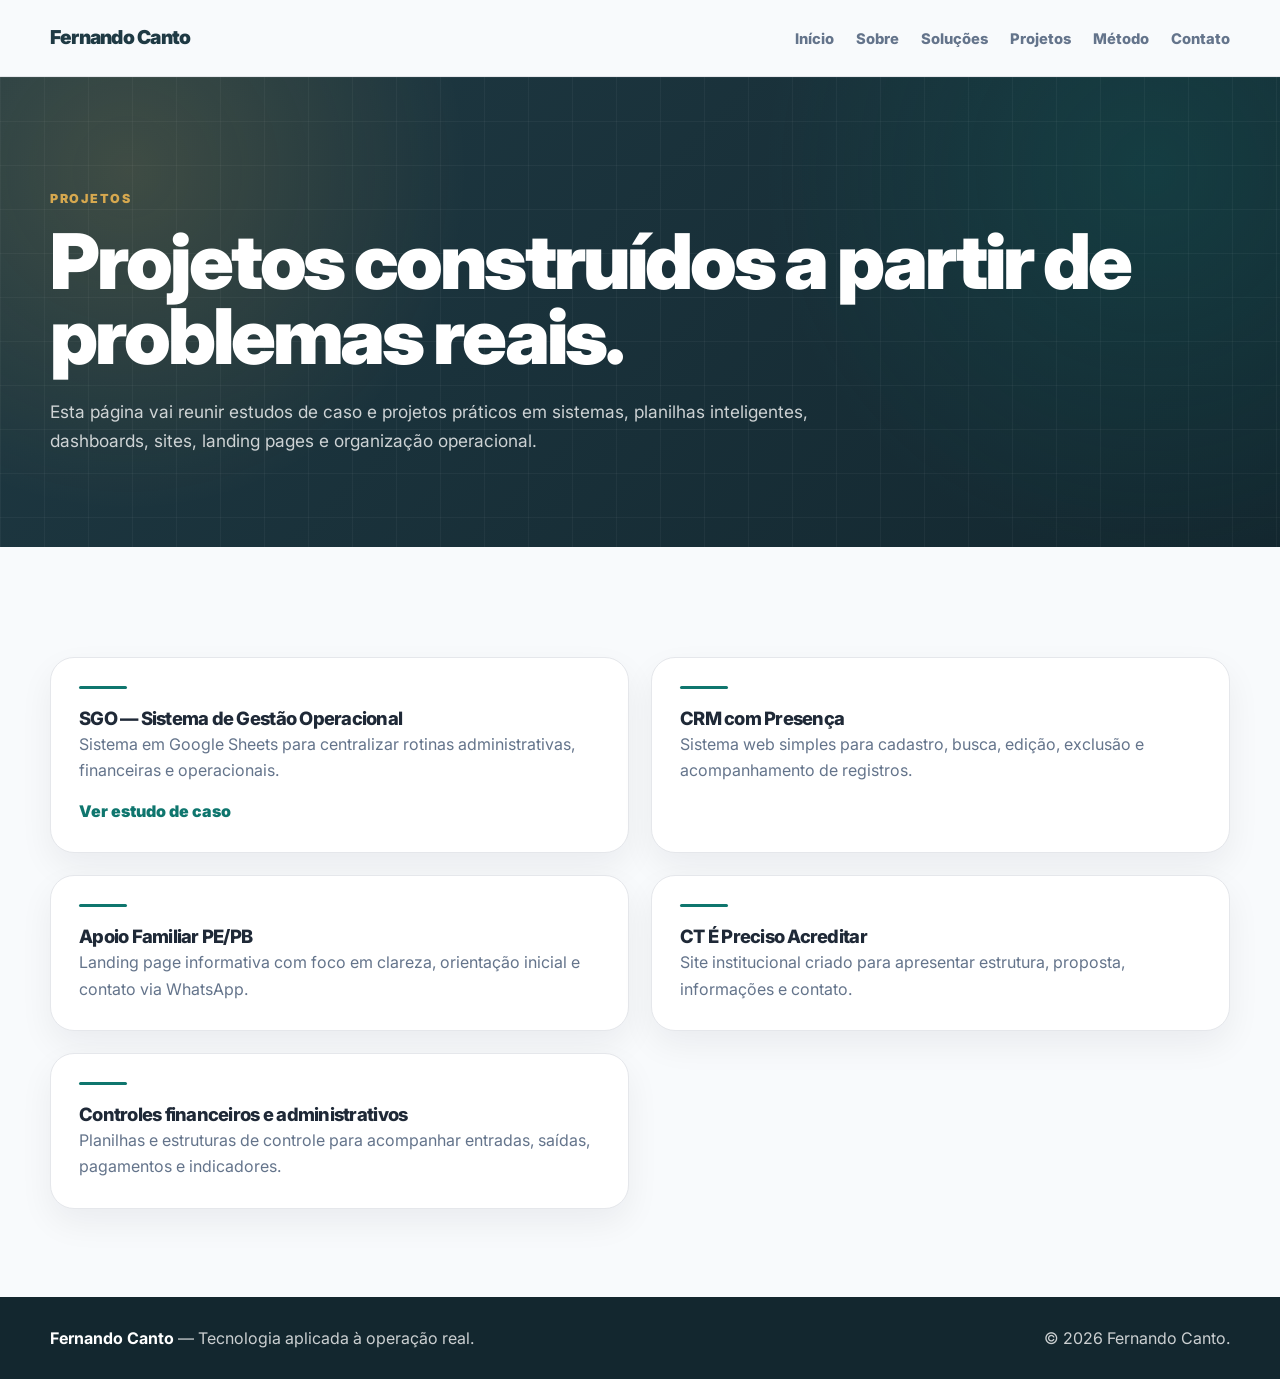
==== projetos.html @ d4675a8e "chore: cria pagina inicial de projetos" ====
<!DOCTYPE html>
<html lang="pt-BR">
<head>
  <meta charset="UTF-8" />
  <meta name="viewport" content="width=device-width, initial-scale=1.0" />
  <title>Projetos | Fernando Canto</title>
  <meta name="description" content="Projetos de Fernando Canto em sistemas, planilhas inteligentes, dashboards, sites, landing pages e organização operacional." />
  <link rel="preconnect" href="https://fonts.googleapis.com" />
  <link rel="preconnect" href="https://fonts.gstatic.com" crossorigin />
  <link href="https://fonts.googleapis.com/css2?family=Inter:wght@400;500;600;700;800;900&display=swap" rel="stylesheet" />
  <link rel="stylesheet" href="assets/css/style.css" />
  <link rel="stylesheet" href="assets/css/components.css" />
  <link rel="stylesheet" href="assets/css/responsive.css" />
</head>
<body>
  <header class="site-header">
    <nav class="navbar container" aria-label="Menu principal">
      <a href="index.html" class="logo">Fernando Canto</a>
      <button class="menu-toggle" type="button" aria-label="Abrir menu" aria-expanded="false">☰</button>
      <ul class="nav-links">
        <li><a href="index.html#inicio">Início</a></li>
        <li><a href="index.html#sobre">Sobre</a></li>
        <li><a href="solucoes.html">Soluções</a></li>
        <li><a href="projetos.html">Projetos</a></li>
        <li><a href="index.html#metodo">Método</a></li>
        <li><a href="index.html#contato">Contato</a></li>
      </ul>
    </nav>
  </header>

  <main>
    <section class="hero">
      <div class="container">
        <p class="eyebrow">Projetos</p>
        <h1>Projetos construídos a partir de problemas reais.</h1>
        <p class="hero-text">Esta página vai reunir estudos de caso e projetos práticos em sistemas, planilhas inteligentes, dashboards, sites, landing pages e organização operacional.</p>
      </div>
    </section>

    <section class="section">
      <div class="container">
        <div class="project-grid">
          <article class="card project-card"><h3>SGO — Sistema de Gestão Operacional</h3><p>Sistema em Google Sheets para centralizar rotinas administrativas, financeiras e operacionais.</p><a href="cases/sgo.html" class="link-action">Ver estudo de caso</a></article>
          <article class="card project-card"><h3>CRM com Presença</h3><p>Sistema web simples para cadastro, busca, edição, exclusão e acompanhamento de registros.</p></article>
          <article class="card project-card"><h3>Apoio Familiar PE/PB</h3><p>Landing page informativa com foco em clareza, orientação inicial e contato via WhatsApp.</p></article>
          <article class="card project-card"><h3>CT É Preciso Acreditar</h3><p>Site institucional criado para apresentar estrutura, proposta, informações e contato.</p></article>
          <article class="card project-card"><h3>Controles financeiros e administrativos</h3><p>Planilhas e estruturas de controle para acompanhar entradas, saídas, pagamentos e indicadores.</p></article>
        </div>
      </div>
    </section>
  </main>

  <footer class="footer"><div class="container footer-content"><p><strong>Fernando Canto</strong> — Tecnologia aplicada à operação real.</p><p>© <span id="current-year">2026</span> Fernando Canto.</p></div></footer>
  <script src="assets/js/main.js"></script>
</body>
</html>
---- assets/css/style.css ----
:root {
  --color-bg: #F8FAFC;
  --color-bg-alt: #EEF2F6;
  --color-card: #FFFFFF;
  --color-primary: #1F3A44;
  --color-primary-dark: #13272F;
  --color-secondary: #0F766E;
  --color-secondary-dark: #0B5F59;
  --color-accent: #D6A84F;
  --color-text: #1F2937;
  --color-muted: #64748B;
  --color-border: #E5E7EB;
  --shadow-card: 0 14px 34px rgba(15, 23, 42, 0.06);
  --shadow-card-hover: 0 22px 54px rgba(15, 23, 42, 0.10);
  --radius-md: 18px;
  --radius-lg: 24px;
  --radius-xl: 28px;
  --container: 1180px;
}

* {
  margin: 0;
  padding: 0;
  box-sizing: border-box;
}

html {
  scroll-behavior: smooth;
}

body {
  font-family: "Inter", Arial, sans-serif;
  background: var(--color-bg);
  color: var(--color-text);
  line-height: 1.65;
}

a {
  color: inherit;
  text-decoration: none;
}

ul {
  list-style: none;
}

img {
  max-width: 100%;
  display: block;
}

.container {
  width: min(100% - 32px, var(--container));
  margin: 0 auto;
}

.section {
  padding: 88px 0;
}

.section-alt {
  background: var(--color-bg-alt);
}

.section-header {
  max-width: 820px;
  margin-bottom: 36px;
}

.section-header.compact {
  max-width: 900px;
}

.eyebrow {
  margin-bottom: 14px;
  color: var(--color-secondary);
  font-size: 0.78rem;
  font-weight: 900;
  letter-spacing: 0.14em;
  text-transform: uppercase;
}

h1,
h2,
h3 {
  color: var(--color-text);
  letter-spacing: -0.04em;
}

h1 {
  font-size: clamp(2.6rem, 6vw, 4.8rem);
  font-weight: 900;
  line-height: 0.98;
}

h2 {
  font-size: clamp(2rem, 4vw, 3rem);
  font-weight: 800;
  line-height: 1.1;
}

h3 {
  font-size: 1.15rem;
  font-weight: 800;
  line-height: 1.3;
}

p {
  color: var(--color-muted);
  font-size: 1rem;
}

strong {
  color: var(--color-text);
}

blockquote {
  margin-top: 28px;
  padding: 22px;
  border-left: 4px solid var(--color-accent);
  border-radius: 0 var(--radius-md) var(--radius-md) 0;
  background: #FFF7E6;
  color: var(--color-primary);
  font-weight: 700;
}

.note {
  margin-top: 18px;
  font-size: 0.88rem;
}

.footer {
  padding: 28px 0;
  background: var(--color-primary-dark);
  color: #FFFFFF;
}

.footer p {
  color: rgba(255, 255, 255, 0.78);
}

.footer strong {
  color: #FFFFFF;
}

.footer-content {
  display: flex;
  align-items: center;
  justify-content: space-between;
  gap: 18px;
}
---- assets/css/components.css ----
.site-header {
  position: sticky;
  top: 0;
  z-index: 50;
  background: rgba(248, 250, 252, 0.92);
  backdrop-filter: blur(14px);
  border-bottom: 1px solid var(--color-border);
}

.navbar {
  min-height: 76px;
  display: flex;
  align-items: center;
  justify-content: space-between;
  gap: 24px;
}

.logo {
  color: var(--color-primary);
  font-size: 1.2rem;
  font-weight: 900;
  letter-spacing: -0.04em;
}

.nav-links {
  display: flex;
  align-items: center;
  gap: 22px;
}

.nav-links a {
  color: var(--color-muted);
  font-size: 0.92rem;
  font-weight: 800;
}

.nav-links a:hover {
  color: var(--color-secondary);
}

.menu-toggle {
  display: none;
  width: 44px;
  height: 44px;
  border: 1px solid var(--color-border);
  border-radius: 12px;
  background: #FFFFFF;
  color: var(--color-primary);
  font-size: 1.2rem;
  font-weight: 900;
}

.btn {
  display: inline-flex;
  min-height: 48px;
  align-items: center;
  justify-content: center;
  padding: 0 22px;
  border: 1px solid transparent;
  border-radius: 14px;
  font-weight: 800;
  transition: 0.2s ease;
}

.btn:hover {
  transform: translateY(-2px);
}

.btn-primary {
  background: var(--color-secondary);
  color: #FFFFFF;
  border-color: var(--color-secondary);
  box-shadow: 0 12px 24px rgba(15, 118, 110, 0.20);
}

.btn-primary:hover {
  background: var(--color-secondary-dark);
}

.btn-secondary {
  background: transparent;
  color: var(--color-secondary);
  border-color: rgba(15, 118, 110, 0.35);
}

.btn-secondary:hover {
  background: #E6F4F1;
}

.hero .btn-secondary,
.contact .btn-secondary {
  color: #FFFFFF;
  border-color: rgba(255, 255, 255, 0.35);
}

.hero .btn-secondary:hover,
.contact .btn-secondary:hover {
  background: rgba(255, 255, 255, 0.10);
}

.card,
.value-card,
.about-side-card,
.card-featured {
  background: var(--color-card);
  border: 1px solid var(--color-border);
  border-radius: var(--radius-lg);
  box-shadow: var(--shadow-card);
}

.card,
.value-card,
.about-side-card {
  padding: 28px;
}

.card {
  transition: 0.2s ease;
}

.card:hover {
  transform: translateY(-4px);
  box-shadow: var(--shadow-card-hover);
}

.card::before,
.value-card::before {
  content: "";
  display: block;
  width: 48px;
  height: 3px;
  margin-bottom: 18px;
  border-radius: 999px;
  background: var(--color-secondary);
}

.tag,
.tag-list span {
  display: inline-flex;
  width: fit-content;
  align-items: center;
  padding: 6px 10px;
  border-radius: 999px;
  background: #E6F4F1;
  color: var(--color-secondary);
  font-size: 0.78rem;
  font-weight: 800;
}

.tag-accent {
  background: #FFF7E6;
  color: #8A5F16;
}

.tag-list {
  display: flex;
  flex-wrap: wrap;
  gap: 8px;
  margin-top: 18px;
}

.link-action {
  display: inline-flex;
  margin-top: 14px;
  color: var(--color-secondary);
  font-weight: 900;
}

.hero {
  position: relative;
  overflow: hidden;
  padding: 112px 0 92px;
  background:
    radial-gradient(circle at 10% 20%, rgba(214, 168, 79, 0.18), transparent 28%),
    radial-gradient(circle at 90% 20%, rgba(15, 118, 110, 0.22), transparent 32%),
    linear-gradient(135deg, var(--color-primary), var(--color-primary-dark));
  color: #FFFFFF;
}

.hero::before {
  content: "";
  position: absolute;
  inset: 0;
  background-image:
    linear-gradient(rgba(255, 255, 255, 0.04) 1px, transparent 1px),
    linear-gradient(90deg, rgba(255, 255, 255, 0.04) 1px, transparent 1px);
  background-size: 44px 44px;
}

.hero-grid {
  position: relative;
  display: grid;
  grid-template-columns: 1.2fr 0.8fr;
  gap: 56px;
  align-items: center;
}

.hero h1,
.hero h2,
.hero h3 {
  color: #FFFFFF;
}

.hero .eyebrow {
  color: var(--color-accent);
}

.hero-text {
  max-width: 760px;
  margin-top: 24px;
  color: rgba(255, 255, 255, 0.78);
  font-size: 1.08rem;
}

.hero-actions {
  display: flex;
  flex-wrap: wrap;
  gap: 14px;
  margin-top: 32px;
}

.hero-tags {
  display: flex;
  flex-wrap: wrap;
  gap: 10px;
  margin-top: 28px;
}

.hero-tags span {
  padding: 7px 11px;
  border: 1px solid rgba(255, 255, 255, 0.14);
  border-radius: 999px;
  color: rgba(255, 255, 255, 0.82);
  font-size: 0.8rem;
  font-weight: 800;
}

.hero-visual {
  border-radius: var(--radius-xl);
  background: rgba(255, 255, 255, 0.08);
  border: 1px solid rgba(255, 255, 255, 0.14);
  padding: 14px;
  box-shadow: 0 28px 70px rgba(0, 0, 0, 0.22);
}

.system-card {
  display: grid;
  gap: 16px;
  min-height: 360px;
  align-content: center;
  padding: 28px;
  border-radius: 22px;
  background: rgba(248, 250, 252, 0.95);
}

.system-label {
  color: var(--color-secondary);
  font-size: 0.78rem;
  font-weight: 900;
  letter-spacing: 0.12em;
  text-transform: uppercase;
}

.system-line {
  display: grid;
  gap: 4px;
  padding: 18px;
  border-radius: var(--radius-md);
  background: #FFFFFF;
  border: 1px solid var(--color-border);
}

.system-line span {
  color: var(--color-muted);
  font-size: 0.92rem;
}

.value-grid,
.solutions-grid,
.method-grid {
  display: grid;
  grid-template-columns: repeat(3, 1fr);
  gap: 22px;
}

.value-grid {
  grid-template-columns: repeat(4, 1fr);
}

.about-grid {
  display: grid;
  grid-template-columns: 1.35fr 0.65fr;
  gap: 36px;
  align-items: start;
}

.about-grid p {
  margin-top: 16px;
  font-size: 1.04rem;
}

.about-side-card {
  border-left: 4px solid var(--color-secondary);
}

.about-side-card ul {
  display: grid;
  gap: 10px;
  margin-top: 18px;
}

.about-side-card li {
  color: var(--color-muted);
  font-weight: 700;
}

.project-featured {
  display: grid;
  grid-template-columns: 0.9fr 1.1fr;
  gap: 28px;
  padding: 28px;
  border-color: rgba(214, 168, 79, 0.45);
}

.project-placeholder {
  display: grid;
  min-height: 320px;
  place-items: center;
  border-radius: 20px;
  background: linear-gradient(135deg, var(--color-primary), var(--color-primary-dark));
  color: #FFFFFF;
  font-size: clamp(2.5rem, 6vw, 4rem);
  font-weight: 900;
  letter-spacing: -0.06em;
}

.project-featured h3 {
  margin-top: 18px;
  margin-bottom: 14px;
  font-size: 1.55rem;
}

.project-featured p {
  margin-top: 10px;
}

.project-grid,
.skills-grid,
.workstyle-grid {
  display: grid;
  grid-template-columns: repeat(2, 1fr);
  gap: 22px;
  margin-top: 22px;
}

.workstyle-grid {
  grid-template-columns: repeat(3, 1fr);
}

.method-card span {
  display: grid;
  width: 44px;
  height: 44px;
  place-items: center;
  margin-bottom: 16px;
  border-radius: 14px;
  background: #E6F4F1;
  color: var(--color-secondary);
  font-weight: 900;
}

.contact {
  background: var(--color-primary);
}

.contact-box {
  padding: 44px;
  border: 1px solid rgba(255, 255, 255, 0.12);
  border-radius: var(--radius-xl);
  background: linear-gradient(135deg, var(--color-primary), var(--color-primary-dark));
  color: #FFFFFF;
  box-shadow: 0 28px 70px rgba(0, 0, 0, 0.18);
}

.contact h2,
.contact h3 {
  color: #FFFFFF;
}

.contact p {
  max-width: 760px;
  margin-top: 18px;
  color: rgba(255, 255, 255, 0.78);
}
---- assets/css/responsive.css ----
@media (max-width: 1024px) {
  .hero-grid,
  .about-grid,
  .project-featured {
    grid-template-columns: 1fr;
  }

  .value-grid,
  .solutions-grid,
  .method-grid,
  .workstyle-grid {
    grid-template-columns: repeat(2, 1fr);
  }

  .hero-visual {
    max-width: 620px;
  }
}

@media (max-width: 760px) {
  .container {
    width: min(100% - 24px, var(--container));
  }

  .section {
    padding: 64px 0;
  }

  .navbar {
    min-height: auto;
    padding: 16px 0;
    align-items: flex-start;
  }

  .menu-toggle {
    display: grid;
    place-items: center;
  }

  .nav-links {
    display: none;
    position: absolute;
    top: 76px;
    left: 12px;
    right: 12px;
    z-index: 60;
    padding: 18px;
    border: 1px solid var(--color-border);
    border-radius: 18px;
    background: #FFFFFF;
    box-shadow: var(--shadow-card-hover);
  }

  .nav-links.is-open {
    display: grid;
    gap: 14px;
  }

  .hero {
    padding: 78px 0 66px;
  }

  h1 {
    font-size: 2.65rem;
  }

  h2 {
    font-size: 2rem;
  }

  .hero-text {
    font-size: 1rem;
  }

  .hero-actions,
  .footer-content {
    flex-direction: column;
    align-items: stretch;
  }

  .btn {
    width: 100%;
  }

  .value-grid,
  .solutions-grid,
  .project-grid,
  .method-grid,
  .skills-grid,
  .workstyle-grid {
    grid-template-columns: 1fr;
  }

  .card,
  .value-card,
  .about-side-card,
  .contact-box {
    padding: 22px;
  }

  .project-featured {
    padding: 22px;
  }

  .project-placeholder {
    min-height: 220px;
  }

  .system-card {
    min-height: auto;
    padding: 22px;
  }
}

@media (max-width: 420px) {
  h1 {
    font-size: 2.35rem;
  }

  h2 {
    font-size: 1.85rem;
  }

  .hero-tags span,
  .tag-list span {
    font-size: 0.74rem;
  }
}
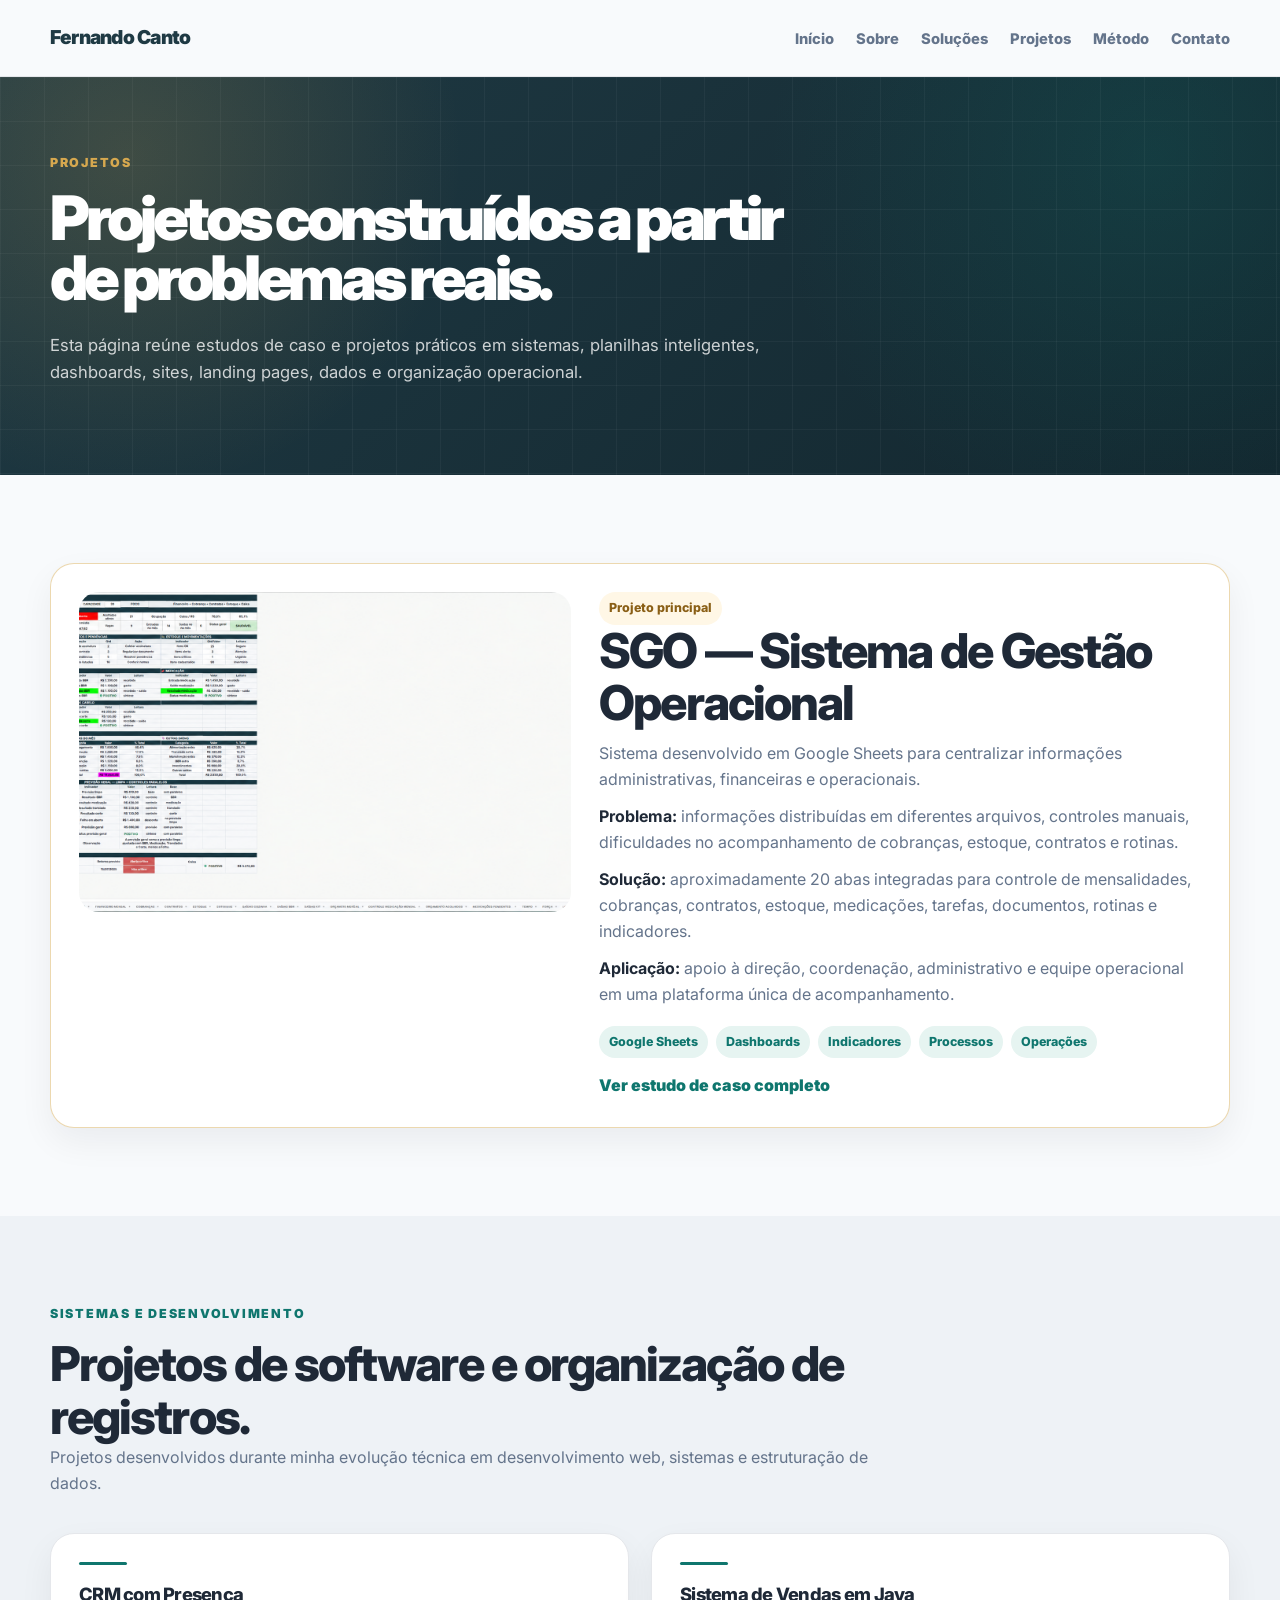
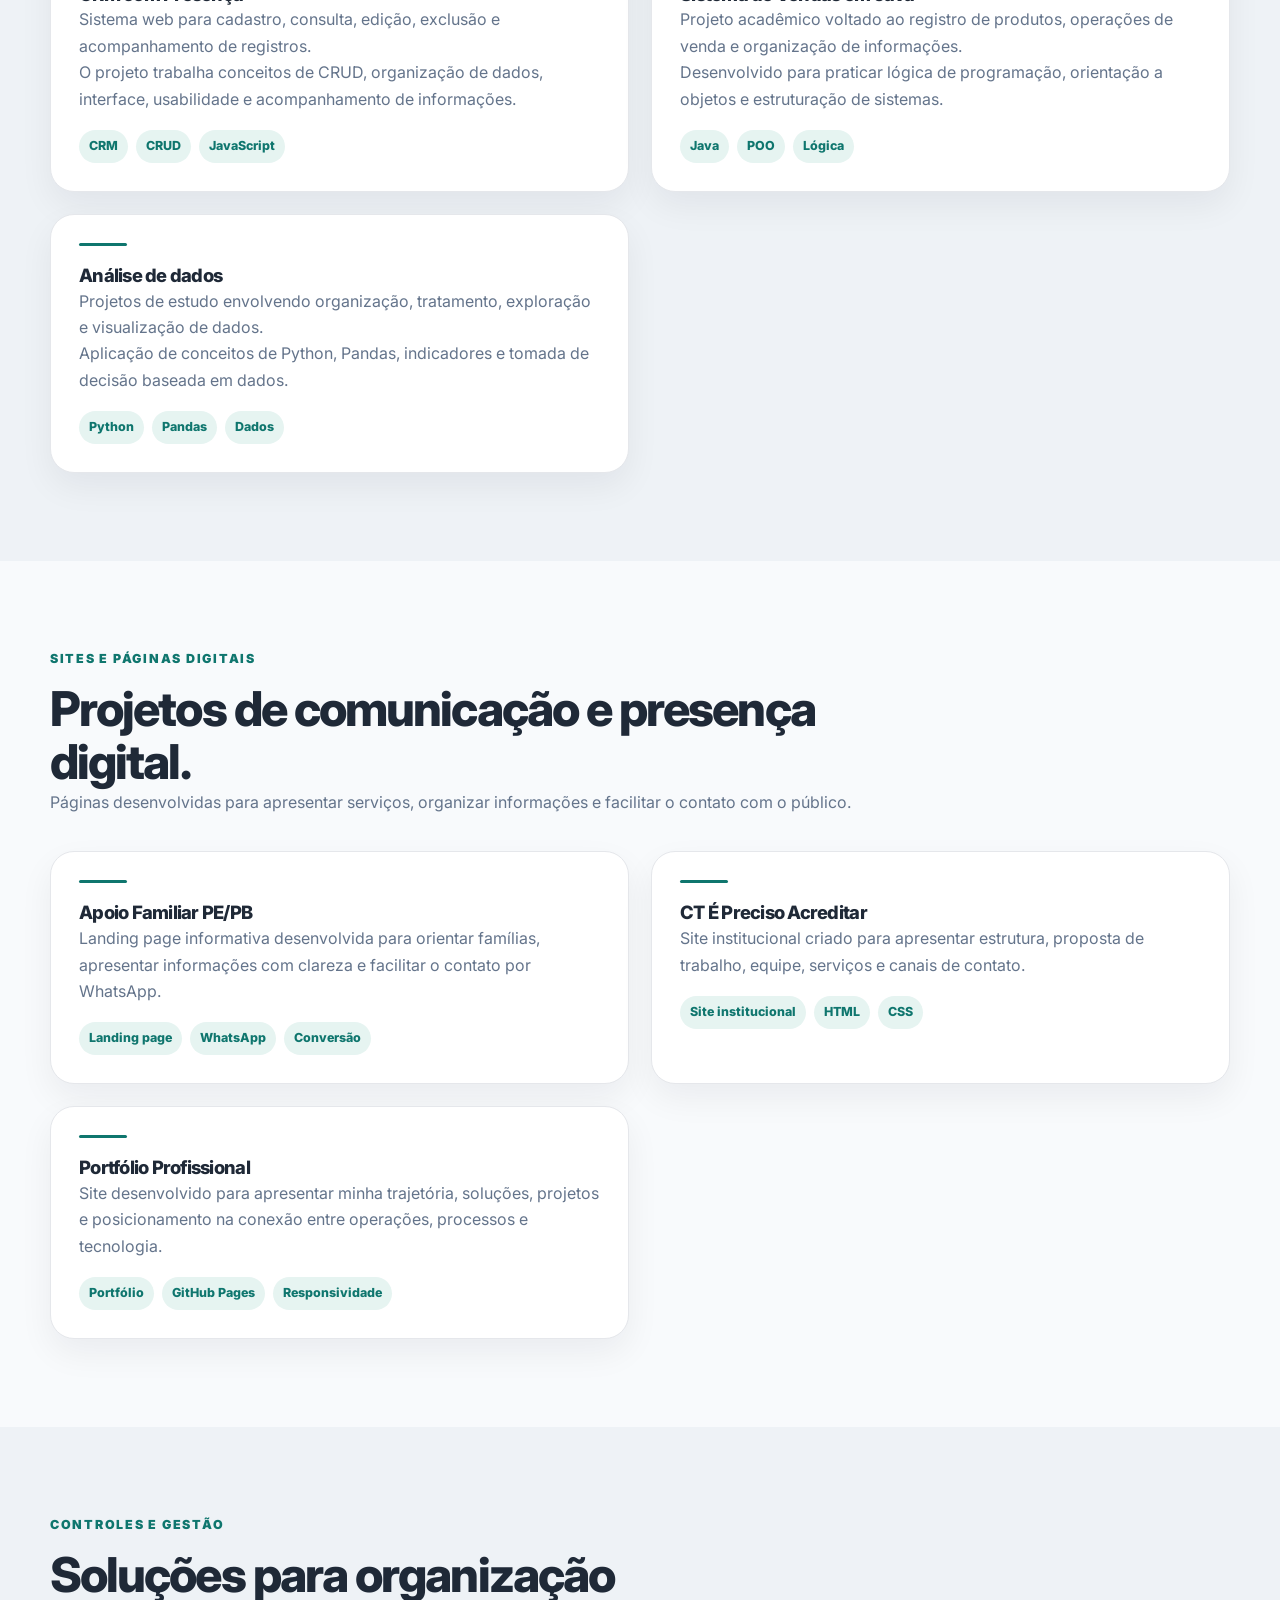
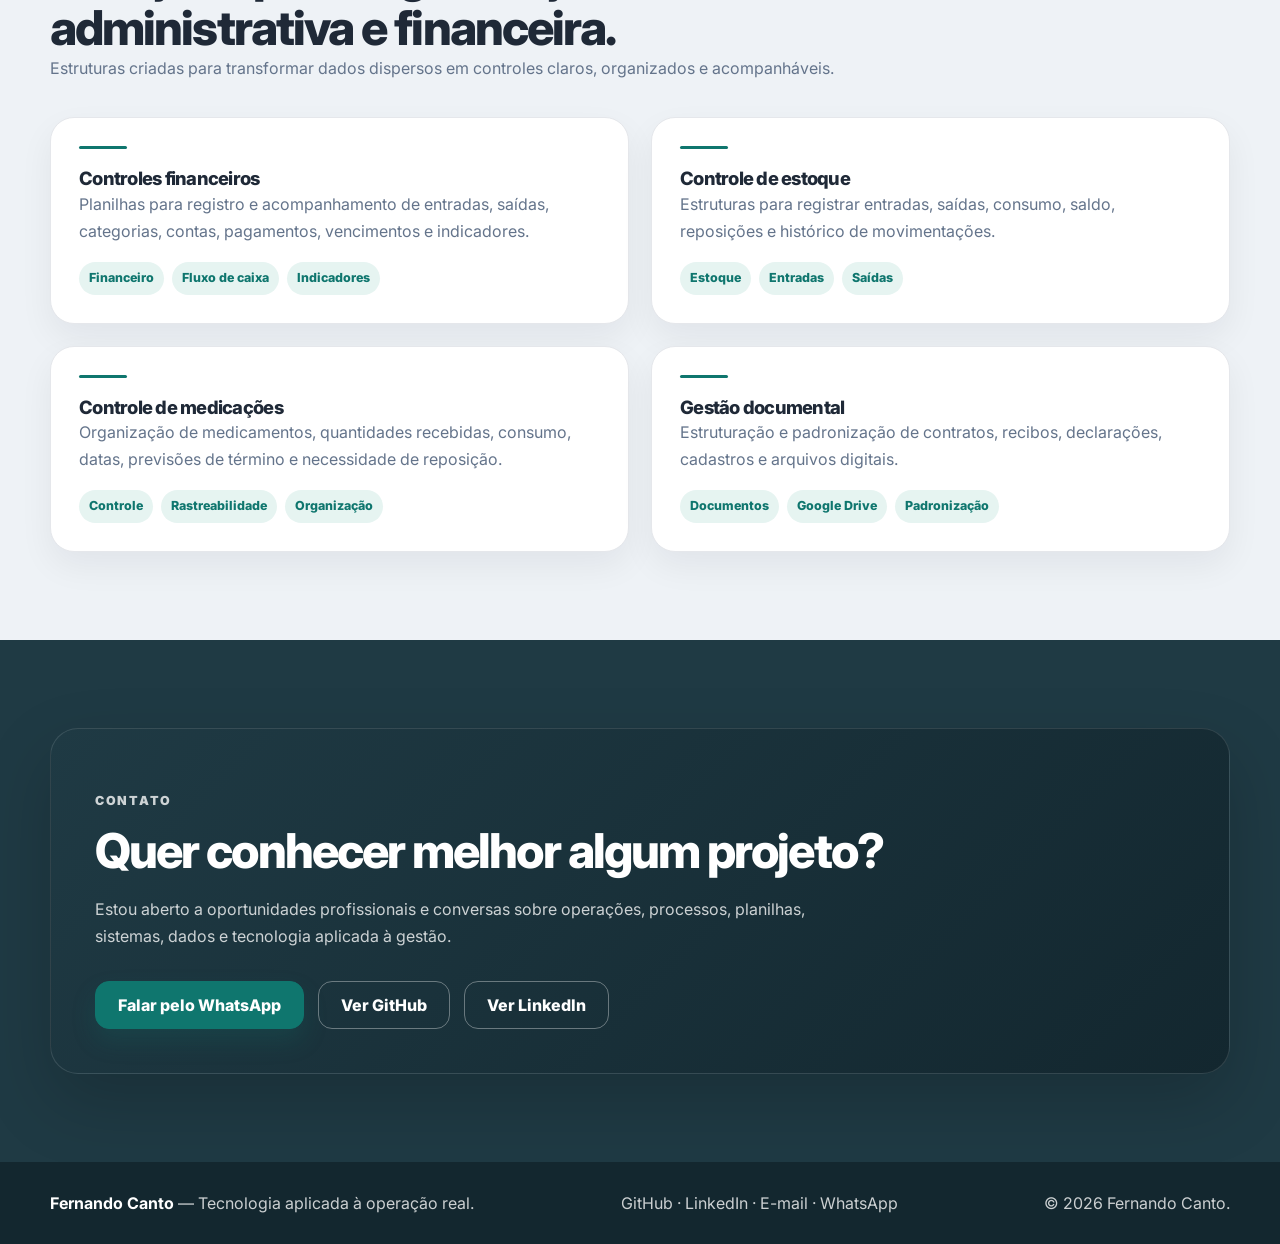
==== commit 8d66812e: "Update projetos.html" ====
--- a/projetos.html
+++ b/projetos.html
@@ -3,20 +3,41 @@
 <head>
   <meta charset="UTF-8" />
   <meta name="viewport" content="width=device-width, initial-scale=1.0" />
+
   <title>Projetos | Fernando Canto</title>
-  <meta name="description" content="Projetos de Fernando Canto em sistemas, planilhas inteligentes, dashboards, sites, landing pages e organização operacional." />
+
+  <meta
+    name="description"
+    content="Projetos de Fernando Canto em sistemas, planilhas inteligentes, dashboards, processos, sites, landing pages, dados e organização operacional."
+  />
+
   <link rel="preconnect" href="https://fonts.googleapis.com" />
   <link rel="preconnect" href="https://fonts.gstatic.com" crossorigin />
-  <link href="https://fonts.googleapis.com/css2?family=Inter:wght@400;500;600;700;800;900&display=swap" rel="stylesheet" />
+
+  <link
+    href="https://fonts.googleapis.com/css2?family=Inter:wght@400;500;600;700;800;900&display=swap"
+    rel="stylesheet"
+  />
+
   <link rel="stylesheet" href="assets/css/style.css" />
   <link rel="stylesheet" href="assets/css/components.css" />
   <link rel="stylesheet" href="assets/css/responsive.css" />
 </head>
+
 <body>
   <header class="site-header">
     <nav class="navbar container" aria-label="Menu principal">
       <a href="index.html" class="logo">Fernando Canto</a>
-      <button class="menu-toggle" type="button" aria-label="Abrir menu" aria-expanded="false">☰</button>
+
+      <button
+        class="menu-toggle"
+        type="button"
+        aria-label="Abrir menu"
+        aria-expanded="false"
+      >
+        ☰
+      </button>
+
       <ul class="nav-links">
         <li><a href="index.html#inicio">Início</a></li>
         <li><a href="index.html#sobre">Sobre</a></li>
@@ -32,25 +53,375 @@
     <section class="hero">
       <div class="container">
         <p class="eyebrow">Projetos</p>
+
         <h1>Projetos construídos a partir de problemas reais.</h1>
-        <p class="hero-text">Esta página vai reunir estudos de caso e projetos práticos em sistemas, planilhas inteligentes, dashboards, sites, landing pages e organização operacional.</p>
+
+        <p class="hero-text">
+          Esta página reúne estudos de caso e projetos práticos em sistemas,
+          planilhas inteligentes, dashboards, sites, landing pages, dados e
+          organização operacional.
+        </p>
       </div>
     </section>
 
     <section class="section">
       <div class="container">
+        <article class="project-featured card-featured">
+          <img
+            src="assets/img/projetos/sgo/dash.png"
+            alt="Dashboard executivo do Sistema de Gestão Operacional"
+            class="project-placeholder"
+            style="width: 100%; min-height: 320px; object-fit: cover;"
+          />
+
+          <div>
+            <span class="tag tag-accent">Projeto principal</span>
+
+            <h2>SGO — Sistema de Gestão Operacional</h2>
+
+            <p>
+              Sistema desenvolvido em Google Sheets para centralizar
+              informações administrativas, financeiras e operacionais.
+            </p>
+
+            <p>
+              <strong>Problema:</strong> informações distribuídas em
+              diferentes arquivos, controles manuais, dificuldades no
+              acompanhamento de cobranças, estoque, contratos e rotinas.
+            </p>
+
+            <p>
+              <strong>Solução:</strong> aproximadamente 20 abas integradas
+              para controle de mensalidades, cobranças, contratos, estoque,
+              medicações, tarefas, documentos, rotinas e indicadores.
+            </p>
+
+            <p>
+              <strong>Aplicação:</strong> apoio à direção, coordenação,
+              administrativo e equipe operacional em uma plataforma única de
+              acompanhamento.
+            </p>
+
+            <div class="tag-list">
+              <span>Google Sheets</span>
+              <span>Dashboards</span>
+              <span>Indicadores</span>
+              <span>Processos</span>
+              <span>Operações</span>
+            </div>
+
+            <a href="cases/sgo.html" class="link-action">
+              Ver estudo de caso completo
+            </a>
+          </div>
+        </article>
+      </div>
+    </section>
+
+    <section class="section section-alt">
+      <div class="container">
+        <div class="section-header">
+          <p class="eyebrow">Sistemas e desenvolvimento</p>
+
+          <h2>Projetos de software e organização de registros.</h2>
+
+          <p>
+            Projetos desenvolvidos durante minha evolução técnica em
+            desenvolvimento web, sistemas e estruturação de dados.
+          </p>
+        </div>
+
         <div class="project-grid">
-          <article class="card project-card"><h3>SGO — Sistema de Gestão Operacional</h3><p>Sistema em Google Sheets para centralizar rotinas administrativas, financeiras e operacionais.</p><a href="cases/sgo.html" class="link-action">Ver estudo de caso</a></article>
-          <article class="card project-card"><h3>CRM com Presença</h3><p>Sistema web simples para cadastro, busca, edição, exclusão e acompanhamento de registros.</p></article>
-          <article class="card project-card"><h3>Apoio Familiar PE/PB</h3><p>Landing page informativa com foco em clareza, orientação inicial e contato via WhatsApp.</p></article>
-          <article class="card project-card"><h3>CT É Preciso Acreditar</h3><p>Site institucional criado para apresentar estrutura, proposta, informações e contato.</p></article>
-          <article class="card project-card"><h3>Controles financeiros e administrativos</h3><p>Planilhas e estruturas de controle para acompanhar entradas, saídas, pagamentos e indicadores.</p></article>
+          <article class="card project-card">
+            <h3>CRM com Presença</h3>
+
+            <p>
+              Sistema web para cadastro, consulta, edição, exclusão e
+              acompanhamento de registros.
+            </p>
+
+            <p>
+              O projeto trabalha conceitos de CRUD, organização de dados,
+              interface, usabilidade e acompanhamento de informações.
+            </p>
+
+            <div class="tag-list">
+              <span>CRM</span>
+              <span>CRUD</span>
+              <span>JavaScript</span>
+            </div>
+          </article>
+
+          <article class="card project-card">
+            <h3>Sistema de Vendas em Java</h3>
+
+            <p>
+              Projeto acadêmico voltado ao registro de produtos, operações de
+              venda e organização de informações.
+            </p>
+
+            <p>
+              Desenvolvido para praticar lógica de programação, orientação a
+              objetos e estruturação de sistemas.
+            </p>
+
+            <div class="tag-list">
+              <span>Java</span>
+              <span>POO</span>
+              <span>Lógica</span>
+            </div>
+          </article>
+
+          <article class="card project-card">
+            <h3>Análise de dados</h3>
+
+            <p>
+              Projetos de estudo envolvendo organização, tratamento,
+              exploração e visualização de dados.
+            </p>
+
+            <p>
+              Aplicação de conceitos de Python, Pandas, indicadores e tomada
+              de decisão baseada em dados.
+            </p>
+
+            <div class="tag-list">
+              <span>Python</span>
+              <span>Pandas</span>
+              <span>Dados</span>
+            </div>
+          </article>
+        </div>
+      </div>
+    </section>
+
+    <section class="section">
+      <div class="container">
+        <div class="section-header">
+          <p class="eyebrow">Sites e páginas digitais</p>
+
+          <h2>Projetos de comunicação e presença digital.</h2>
+
+          <p>
+            Páginas desenvolvidas para apresentar serviços, organizar
+            informações e facilitar o contato com o público.
+          </p>
+        </div>
+
+        <div class="project-grid">
+          <article class="card project-card">
+            <h3>Apoio Familiar PE/PB</h3>
+
+            <p>
+              Landing page informativa desenvolvida para orientar famílias,
+              apresentar informações com clareza e facilitar o contato por
+              WhatsApp.
+            </p>
+
+            <div class="tag-list">
+              <span>Landing page</span>
+              <span>WhatsApp</span>
+              <span>Conversão</span>
+            </div>
+          </article>
+
+          <article class="card project-card">
+            <h3>CT É Preciso Acreditar</h3>
+
+            <p>
+              Site institucional criado para apresentar estrutura, proposta
+              de trabalho, equipe, serviços e canais de contato.
+            </p>
+
+            <div class="tag-list">
+              <span>Site institucional</span>
+              <span>HTML</span>
+              <span>CSS</span>
+            </div>
+          </article>
+
+          <article class="card project-card">
+            <h3>Portfólio Profissional</h3>
+
+            <p>
+              Site desenvolvido para apresentar minha trajetória, soluções,
+              projetos e posicionamento na conexão entre operações,
+              processos e tecnologia.
+            </p>
+
+            <div class="tag-list">
+              <span>Portfólio</span>
+              <span>GitHub Pages</span>
+              <span>Responsividade</span>
+            </div>
+          </article>
+        </div>
+      </div>
+    </section>
+
+    <section class="section section-alt">
+      <div class="container">
+        <div class="section-header">
+          <p class="eyebrow">Controles e gestão</p>
+
+          <h2>Soluções para organização administrativa e financeira.</h2>
+
+          <p>
+            Estruturas criadas para transformar dados dispersos em controles
+            claros, organizados e acompanháveis.
+          </p>
+        </div>
+
+        <div class="project-grid">
+          <article class="card project-card">
+            <h3>Controles financeiros</h3>
+
+            <p>
+              Planilhas para registro e acompanhamento de entradas, saídas,
+              categorias, contas, pagamentos, vencimentos e indicadores.
+            </p>
+
+            <div class="tag-list">
+              <span>Financeiro</span>
+              <span>Fluxo de caixa</span>
+              <span>Indicadores</span>
+            </div>
+          </article>
+
+          <article class="card project-card">
+            <h3>Controle de estoque</h3>
+
+            <p>
+              Estruturas para registrar entradas, saídas, consumo, saldo,
+              reposições e histórico de movimentações.
+            </p>
+
+            <div class="tag-list">
+              <span>Estoque</span>
+              <span>Entradas</span>
+              <span>Saídas</span>
+            </div>
+          </article>
+
+          <article class="card project-card">
+            <h3>Controle de medicações</h3>
+
+            <p>
+              Organização de medicamentos, quantidades recebidas, consumo,
+              datas, previsões de término e necessidade de reposição.
+            </p>
+
+            <div class="tag-list">
+              <span>Controle</span>
+              <span>Rastreabilidade</span>
+              <span>Organização</span>
+            </div>
+          </article>
+
+          <article class="card project-card">
+            <h3>Gestão documental</h3>
+
+            <p>
+              Estruturação e padronização de contratos, recibos,
+              declarações, cadastros e arquivos digitais.
+            </p>
+
+            <div class="tag-list">
+              <span>Documentos</span>
+              <span>Google Drive</span>
+              <span>Padronização</span>
+            </div>
+          </article>
+        </div>
+      </div>
+    </section>
+
+    <section class="contact section">
+      <div class="container">
+        <div class="contact-box">
+          <p class="eyebrow">Contato</p>
+
+          <h2>Quer conhecer melhor algum projeto?</h2>
+
+          <p>
+            Estou aberto a oportunidades profissionais e conversas sobre
+            operações, processos, planilhas, sistemas, dados e tecnologia
+            aplicada à gestão.
+          </p>
+
+          <div class="hero-actions">
+            <a
+              href="https://wa.me/5581997155279"
+              class="btn btn-primary"
+              target="_blank"
+              rel="noopener"
+            >
+              Falar pelo WhatsApp
+            </a>
+
+            <a
+              href="https://github.com/FernandoTechSeeker"
+              class="btn btn-secondary"
+              target="_blank"
+              rel="noopener"
+            >
+              Ver GitHub
+            </a>
+
+            <a
+              href="https://www.linkedin.com/in/fernandocanto/"
+              class="btn btn-secondary"
+              target="_blank"
+              rel="noopener"
+            >
+              Ver LinkedIn
+            </a>
+          </div>
         </div>
       </div>
     </section>
   </main>
 
-  <footer class="footer"><div class="container footer-content"><p><strong>Fernando Canto</strong> — Tecnologia aplicada à operação real.</p><p>© <span id="current-year">2026</span> Fernando Canto.</p></div></footer>
+  <footer class="footer">
+    <div class="container footer-content">
+      <p>
+        <strong>Fernando Canto</strong> — Tecnologia aplicada à operação real.
+      </p>
+
+      <p>
+        <a
+          href="https://github.com/FernandoTechSeeker"
+          target="_blank"
+          rel="noopener"
+        >
+          GitHub
+        </a>
+        ·
+        <a
+          href="https://www.linkedin.com/in/fernandocanto/"
+          target="_blank"
+          rel="noopener"
+        >
+          LinkedIn
+        </a>
+        ·
+        <a href="mailto:fcanto08@gmail.com">E-mail</a>
+        ·
+        <a
+          href="https://wa.me/5581997155279"
+          target="_blank"
+          rel="noopener"
+        >
+          WhatsApp
+        </a>
+      </p>
+
+      <p>
+        © <span id="current-year">2026</span> Fernando Canto.
+      </p>
+    </div>
+  </footer>
+
   <script src="assets/js/main.js"></script>
 </body>
 </html>
--- a/assets/css/components.css
+++ b/assets/css/components.css
@@ -169,7 +169,7 @@
 .hero {
   position: relative;
   overflow: hidden;
-  padding: 112px 0 92px;
+  padding: 76px 0 88px;
   background:
     radial-gradient(circle at 10% 20%, rgba(214, 168, 79, 0.18), transparent 28%),
     radial-gradient(circle at 90% 20%, rgba(15, 118, 110, 0.22), transparent 32%),
@@ -187,12 +187,16 @@
   background-size: 44px 44px;
 }
 
+.hero-grid,
+.hero > .container {
+  position: relative;
+}
+
 .hero-grid {
-  position: relative;
-  display: grid;
-  grid-template-columns: 1.2fr 0.8fr;
-  gap: 56px;
-  align-items: center;
+  display: grid;
+  grid-template-columns: minmax(0, 1.05fr) minmax(300px, 0.72fr);
+  gap: 64px;
+  align-items: start;
 }
 
 .hero h1,
@@ -201,15 +205,26 @@
   color: #FFFFFF;
 }
 
+.hero h1 {
+  max-width: 760px;
+  font-size: clamp(3rem, 4.8vw, 5.35rem);
+  line-height: 0.98;
+  letter-spacing: -0.07em;
+}
+
+.case-hero h1 {
+  max-width: 980px;
+}
+
 .hero .eyebrow {
   color: var(--color-accent);
 }
 
 .hero-text {
-  max-width: 760px;
+  max-width: 720px;
   margin-top: 24px;
   color: rgba(255, 255, 255, 0.78);
-  font-size: 1.08rem;
+  font-size: 1.04rem;
 }
 
 .hero-actions {
@@ -235,44 +250,42 @@
   font-weight: 800;
 }
 
-.hero-visual {
-  border-radius: var(--radius-xl);
+.hero-photo-card {
+  position: relative;
+  justify-self: end;
+  align-self: start;
+  width: min(100%, 360px);
+  margin-top: -18px;
+  padding: 12px;
+  border: 1px solid rgba(255, 255, 255, 0.14);
+  border-radius: 30px;
   background: rgba(255, 255, 255, 0.08);
-  border: 1px solid rgba(255, 255, 255, 0.14);
-  padding: 14px;
   box-shadow: 0 28px 70px rgba(0, 0, 0, 0.22);
 }
 
-.system-card {
-  display: grid;
-  gap: 16px;
-  min-height: 360px;
-  align-content: center;
-  padding: 28px;
+.hero-photo {
+  width: 100%;
+  aspect-ratio: 4 / 5;
+  object-fit: cover;
+  object-position: center top;
+  border: 1px solid rgba(255, 255, 255, 0.18);
   border-radius: 22px;
-  background: rgba(248, 250, 252, 0.95);
-}
-
-.system-label {
-  color: var(--color-secondary);
-  font-size: 0.78rem;
-  font-weight: 900;
-  letter-spacing: 0.12em;
-  text-transform: uppercase;
-}
-
-.system-line {
-  display: grid;
-  gap: 4px;
-  padding: 18px;
-  border-radius: var(--radius-md);
-  background: #FFFFFF;
-  border: 1px solid var(--color-border);
-}
-
-.system-line span {
-  color: var(--color-muted);
-  font-size: 0.92rem;
+}
+
+.hero-photo-badge {
+  position: absolute;
+  left: 22px;
+  right: 22px;
+  bottom: 22px;
+  padding: 9px 12px;
+  border: 1px solid rgba(214, 168, 79, 0.35);
+  border-radius: 14px;
+  background: rgba(19, 39, 47, 0.86);
+  color: #FFFFFF;
+  font-size: 0.76rem;
+  font-weight: 900;
+  letter-spacing: 0.04em;
+  text-align: center;
 }
 
 .value-grid,
@@ -369,6 +382,58 @@
   font-weight: 900;
 }
 
+.case-cover {
+  display: grid;
+  grid-template-columns: 1.15fr 0.85fr;
+  gap: 28px;
+  align-items: center;
+  padding: 28px;
+  border-color: rgba(15, 118, 110, 0.25);
+}
+
+.case-cover img,
+.case-image img {
+  width: 100%;
+  border-radius: 18px;
+  border: 1px solid var(--color-border);
+  background: #FFFFFF;
+}
+
+.case-cover h2 {
+  margin-top: 18px;
+  margin-bottom: 14px;
+}
+
+.case-cover p {
+  margin-top: 10px;
+}
+
+.case-gallery {
+  display: grid;
+  grid-template-columns: repeat(2, minmax(0, 1fr));
+  gap: 26px;
+}
+
+.case-image {
+  margin: 0;
+  padding: 18px;
+  border: 1px solid var(--color-border);
+  border-radius: var(--radius-lg);
+  background: #FFFFFF;
+  box-shadow: var(--shadow-card);
+}
+
+.case-image-wide {
+  grid-column: 1 / -1;
+}
+
+.case-image figcaption {
+  margin-top: 12px;
+  color: var(--color-muted);
+  font-size: 0.92rem;
+  font-weight: 700;
+}
+
 .contact {
   background: var(--color-primary);
 }
